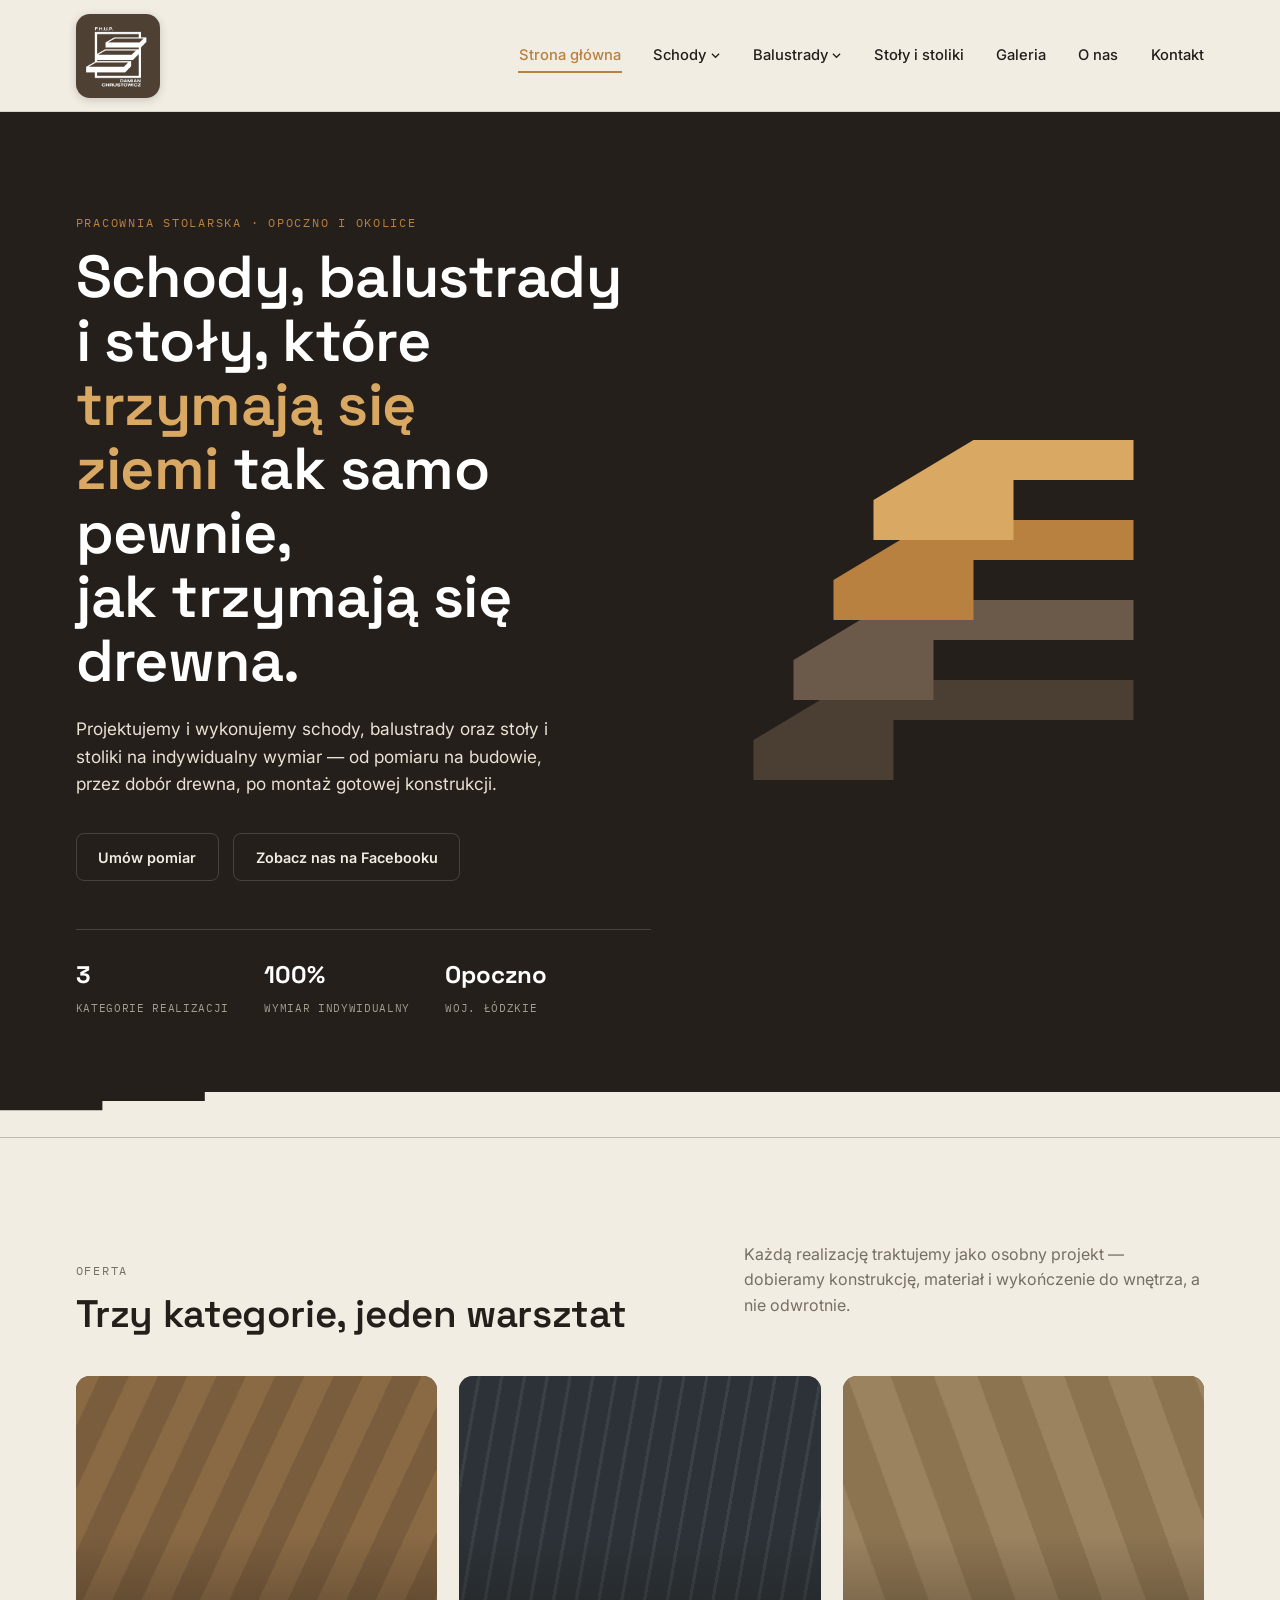
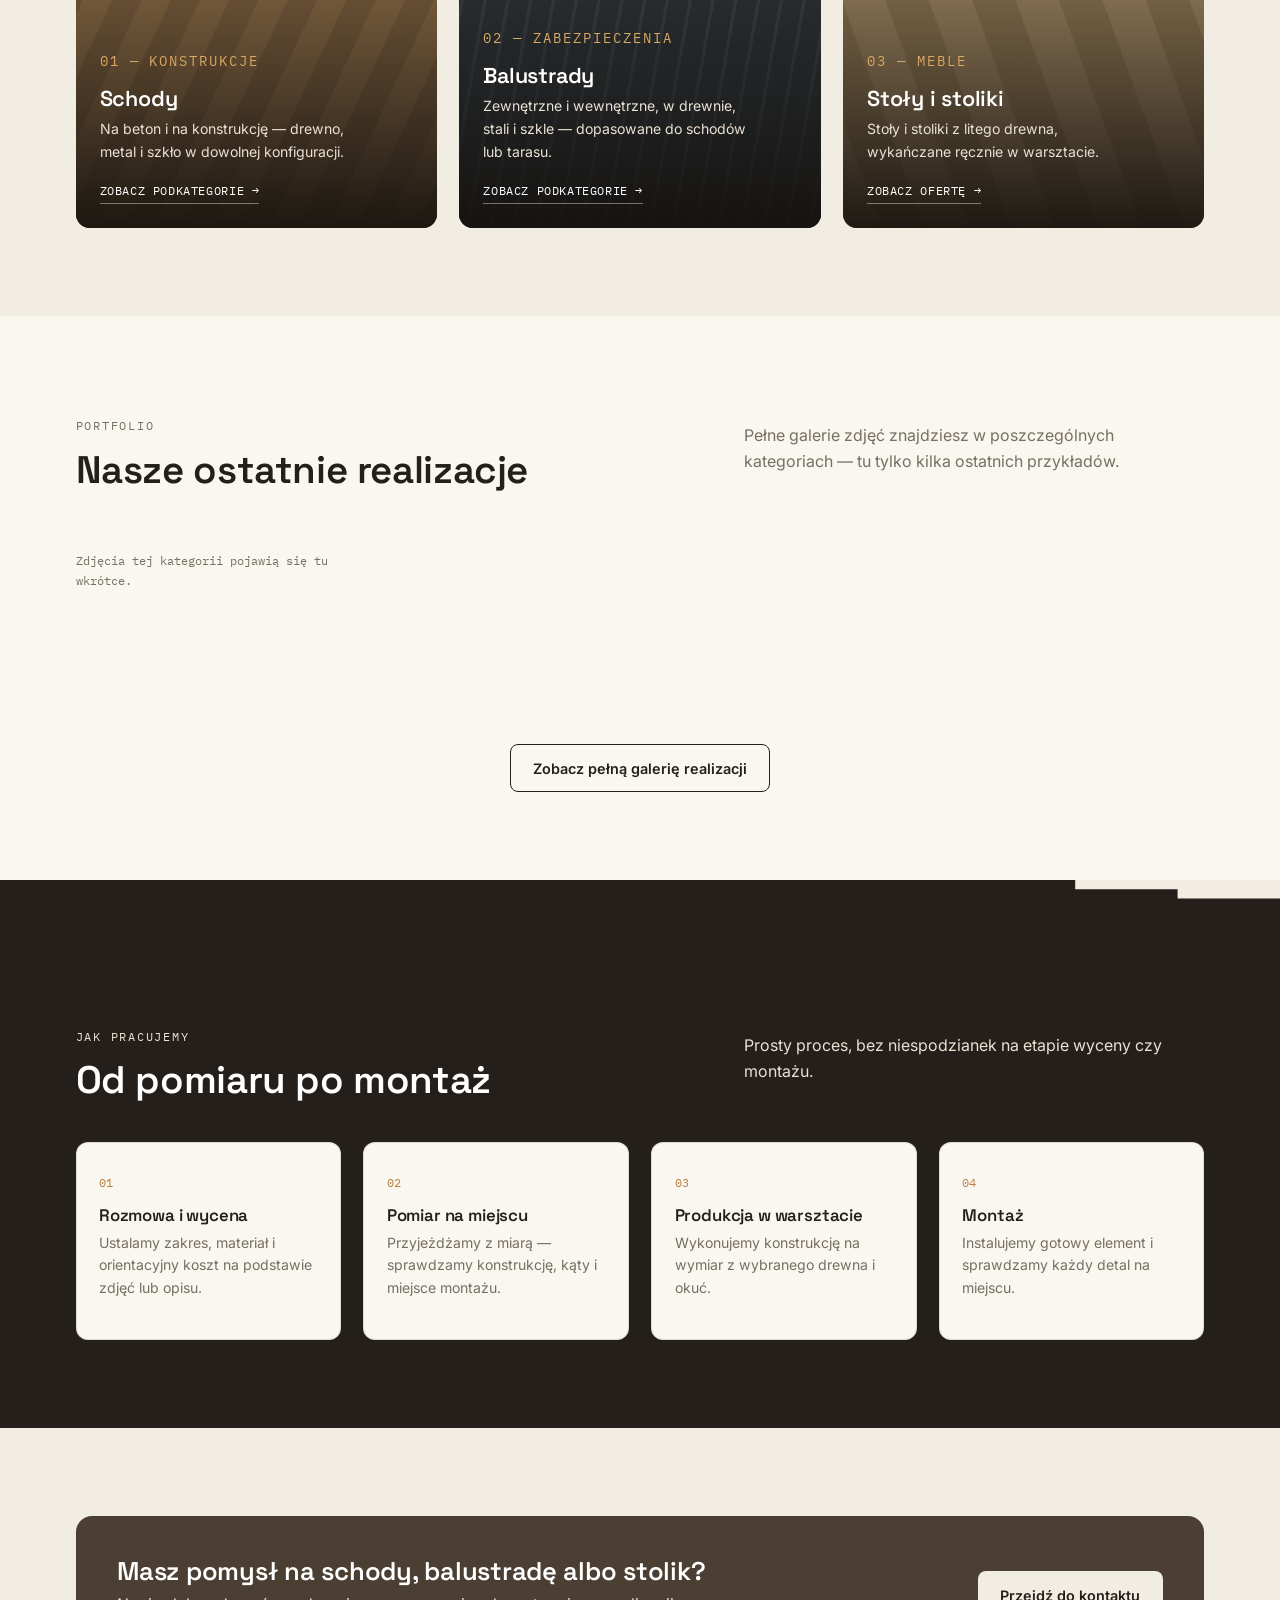
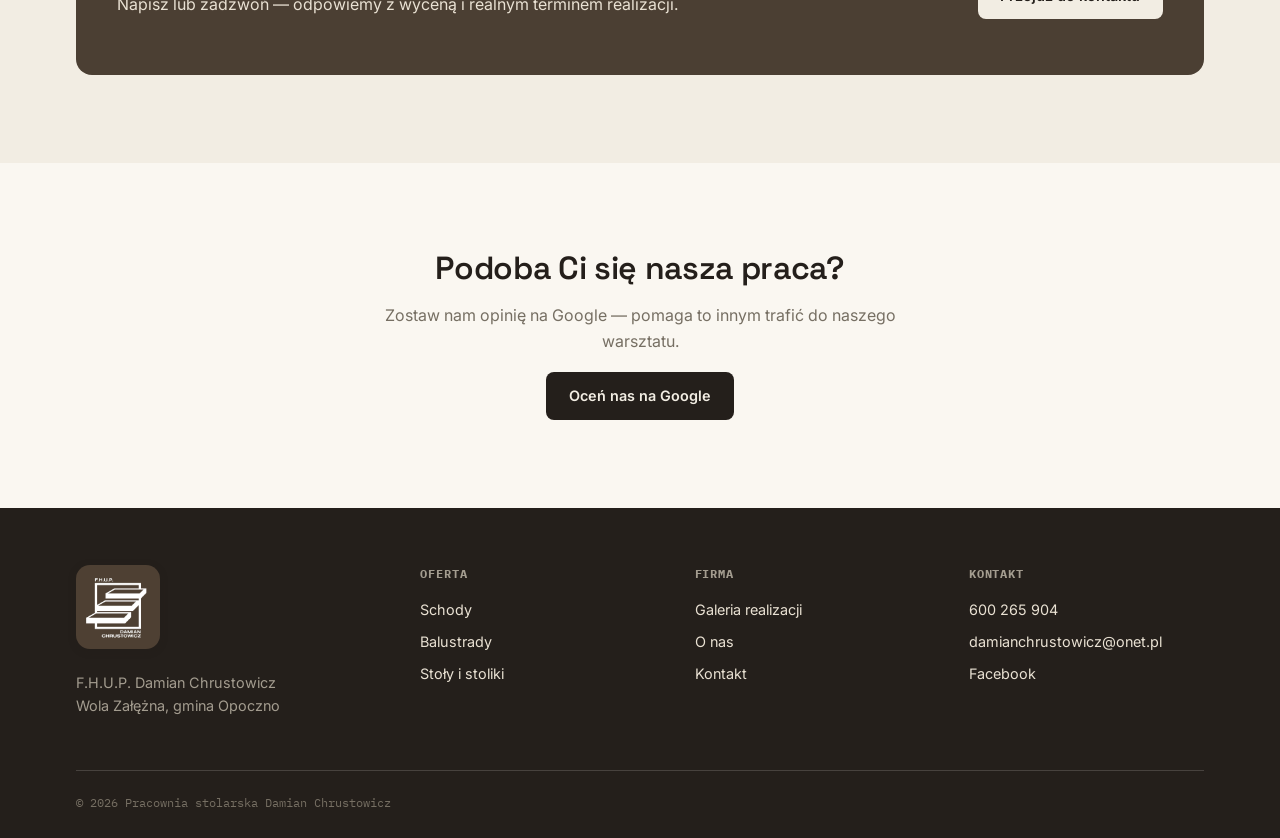
==== index.html @ e5d3ef03 "wersja 1" ====
<!DOCTYPE html>
<html lang="pl">
<head>
<meta charset="UTF-8">
<meta name="viewport" content="width=device-width, initial-scale=1.0">
<title>F.H.U.P. Damian Chrustowicz — Schody, balustrady i stoły na wymiar | Opoczno</title>
<meta name="description" content="Pracownia stolarska Damian Chrustowicz — schody, balustrady oraz stoły i stoliki wykonywane na wymiar w okolicach Opoczna.">
<link rel="icon" href="assets/img/logo.png">
<link rel="stylesheet" href="assets/css/style.css">
</head>
<body>

<header class="topbar">
  <div class="topbar-inner">
    <a href="index.html" class="brand">
      <span class="brand-mark"><img src="assets/img/logo.png" alt="Logo F.H.U.P. Damian Chrustowicz"></span>
    </a>
    <ul class="nav-desktop">
      <li><a href="index.html" class="nav-link">Strona główna</a></li>
      <li>
        <a href="schody.html" class="nav-link has-dropdown">Schody
          <svg class="caret" viewBox="0 0 10 6" fill="none"><path d="M1 1L5 5L9 1" stroke="currentColor" stroke-width="1.4"/></svg>
        </a>
        <div class="dropdown">
          <a href="schody-na-beton.html">Schody na beton<small>Okładziny na konstrukcję betonową</small></a>
          <a href="schody-na-konstrukcje.html">Schody na konstrukcję<small>Pełna konstrukcja od podstaw</small></a>
        </div>
      </li>
      <li>
        <a href="balustrady.html" class="nav-link has-dropdown">Balustrady
          <svg class="caret" viewBox="0 0 10 6" fill="none"><path d="M1 1L5 5L9 1" stroke="currentColor" stroke-width="1.4"/></svg>
        </a>
        <div class="dropdown">
          <a href="balustrady-zewnetrzne.html">Balustrady zewnętrzne<small>Taras, balkon, wejście</small></a>
          <a href="balustrady-wewnetrzne.html">Balustrady wewnętrzne<small>Przy schodach i antresoli</small></a>
        </div>
      </li>
      <li><a href="stoliki.html" class="nav-link">Stoły i stoliki</a></li>
      <li><a href="galeria.html" class="nav-link">Galeria</a></li>
      <li><a href="o-nas.html" class="nav-link">O nas</a></li>
      <li><a href="kontakt.html" class="nav-link">Kontakt</a></li>
    </ul>
    <button class="nav-toggle" aria-label="Otwórz menu" aria-expanded="false"><span></span></button>
  </div>
</header>

<section class="hero">
  <div class="hero-grid">
    <div class="reveal is-visible">
      <p class="eyebrow">Pracownia stolarska · Opoczno i okolice</p>
      <h1>Schody, balustrady<br>i stoły, które <em>trzymają się<br>ziemi</em> tak samo pewnie,<br>jak trzymają się drewna.</h1>
      <p class="lead">Projektujemy i wykonujemy schody, balustrady oraz stoły i stoliki na indywidualny wymiar — od pomiaru na budowie, przez dobór drewna, po montaż gotowej konstrukcji.</p>
      <div class="hero-cta">
        <a href="kontakt.html" class="btn btn-ghost on-dark">Umów pomiar</a>
        <a href="https://www.facebook.com/profile.php?id=61567282287597" class="btn btn-ghost on-dark">Zobacz nas na Facebooku</a>
      </div>
      <div class="hero-meta">
        <div><strong>3</strong><span>Kategorie realizacji</span></div>
        <div><strong>100%</strong><span>Wymiar indywidualny</span></div>
        <div><strong>Opoczno</strong><span>Woj. łódzkie</span></div>
      </div>
    </div>
    <div class="stairs-signature" aria-hidden="true">
      <svg viewBox="0 0 420 420">
        <g class="stair-step">
          <path d="M20 340 L120 280 L400 280 L400 320 L160 320 L160 380 L20 380 Z" fill="#4b3f33"/>
        </g>
        <g class="stair-step">
          <path d="M60 260 L160 200 L400 200 L400 240 L200 240 L200 300 L60 300 Z" fill="#6b594a"/>
        </g>
        <g class="stair-step">
          <path d="M100 180 L200 120 L400 120 L400 160 L240 160 L240 220 L100 220 Z" fill="#b8813f"/>
        </g>
        <g class="stair-step">
          <path d="M140 100 L240 40 L400 40 L400 80 L280 80 L280 140 L140 140 Z" fill="#d9a862"/>
        </g>
      </svg>
    </div>
  </div>
  <div class="stepped-divider to-cream" aria-hidden="true"></div>
</section>

<section class="section">
  <div class="wrap">
    <div class="section-head reveal">
      <div>
        <p class="eyebrow">Oferta</p>
        <h2>Trzy kategorie, jeden warsztat</h2>
      </div>
      <p>Każdą realizację traktujemy jako osobny projekt — dobieramy konstrukcję, materiał i wykończenie do wnętrza, a nie odwrotnie.</p>
    </div>

    <div class="cat-grid reveal-stagger">
      <a href="schody.html" class="cat-card">
        <div class="cat-ph ph-schody"></div>
        <div class="cat-card-body">
          <p class="eyebrow">01 — konstrukcje</p>
          <h3>Schody</h3>
          <p>Na beton i na konstrukcję — drewno, metal i szkło w dowolnej konfiguracji.</p>
          <span class="cat-link">Zobacz podkategorie →</span>
        </div>
      </a>
      <a href="balustrady.html" class="cat-card">
        <div class="cat-ph ph-balustrady"></div>
        <div class="cat-card-body">
          <p class="eyebrow">02 — zabezpieczenia</p>
          <h3>Balustrady</h3>
          <p>Zewnętrzne i wewnętrzne, w drewnie, stali i szkle — dopasowane do schodów lub tarasu.</p>
          <span class="cat-link">Zobacz podkategorie →</span>
        </div>
      </a>
      <a href="stoliki.html" class="cat-card">
        <div class="cat-ph ph-stoliki"></div>
        <div class="cat-card-body">
          <p class="eyebrow">03 — meble</p>
          <h3>Stoły i stoliki</h3>
          <p>Stoły i stoliki z litego drewna, wykańczane ręcznie w warsztacie.</p>
          <span class="cat-link">Zobacz ofertę →</span>
        </div>
      </a>
    </div>
  </div>
</section>

<section class="section paper">
  <div class="wrap">
    <div class="section-head reveal">
      <div>
        <p class="eyebrow">Portfolio</p>
        <h2>Nasze ostatnie realizacje</h2>
      </div>
      <p>Pełne galerie zdjęć znajdziesz w poszczególnych kategoriach — tu tylko kilka ostatnich przykładów.</p>
    </div>
    <div class="gallery" id="gallery-root" data-limit="6"></div>
    <div style="margin-top:1.4rem;text-align:center;">
      <a href="galeria.html" class="btn btn-ghost">Zobacz pełną galerię realizacji</a>
    </div>
  </div>
</section>

<div class="stepped-divider flip to-dark" aria-hidden="true"></div>
<section class="section dark">
  <div class="wrap">
    <div class="section-head reveal">
      <div>
        <p class="eyebrow">Jak pracujemy</p>
        <h2 style="color:#fff">Od pomiaru po montaż</h2>
      </div>
      <p>Prosty proces, bez niespodzianek na etapie wyceny czy montażu.</p>
    </div>
    <div class="process reveal-stagger">
      <div class="process-item">
        <span class="num">01</span>
        <h4>Rozmowa i wycena</h4>
        <p>Ustalamy zakres, materiał i orientacyjny koszt na podstawie zdjęć lub opisu.</p>
      </div>
      <div class="process-item">
        <span class="num">02</span>
        <h4>Pomiar na miejscu</h4>
        <p>Przyjeżdżamy z miarą — sprawdzamy konstrukcję, kąty i miejsce montażu.</p>
      </div>
      <div class="process-item">
        <span class="num">03</span>
        <h4>Produkcja w warsztacie</h4>
        <p>Wykonujemy konstrukcję na wymiar z wybranego drewna i okuć.</p>
      </div>
      <div class="process-item">
        <span class="num">04</span>
        <h4>Montaż</h4>
        <p>Instalujemy gotowy element i sprawdzamy każdy detal na miejscu.</p>
      </div>
    </div>
  </div>
</section>

<section class="section">
  <div class="wrap">
    <div class="cta-strip reveal">
      <div>
        <h3>Masz pomysł na schody, balustradę albo stolik?</h3>
        <p>Napisz lub zadzwoń — odpowiemy z wyceną i realnym terminem realizacji.</p>
      </div>
      <a href="kontakt.html" class="btn btn-primary" style="background:#f2ede3;color:#241f1b;">Przejdź do kontaktu</a>
    </div>
  </div>
</section>

<section class="section paper">
  <div class="wrap">
    <div class="reviews-box reveal">
      <h2>Podoba Ci się nasza praca?</h2>
      <p>Zostaw nam opinię na Google — pomaga to innym trafić do naszego warsztatu.</p>
      <a href="PODMIEN_NA_PRAWDZIWY_LINK_GOOGLE" target="_blank" rel="noopener" class="btn btn-primary">Oceń nas na Google</a>
    </div>
  </div>
</section>

<footer class="site-footer">
  <div class="wrap">
    <div class="footer-grid">
      <div class="footer-brand">
        <span class="brand-mark" style="display:inline-flex;"><img src="assets/img/logo.png" alt="Logo F.H.U.P. Damian Chrustowicz" style="border-radius:8px;"></span>
        <p>F.H.U.P.  Damian Chrustowicz<br> Wola Załężna, gmina Opoczno</p>
      </div>
      <div>
        <h5>Oferta</h5>
        <ul>
          <li><a href="schody.html">Schody</a></li>
          <li><a href="balustrady.html">Balustrady</a></li>
          <li><a href="stoliki.html">Stoły i stoliki</a></li>
        </ul>
      </div>
      <div>
        <h5>Firma</h5>
        <ul>
        <li><a href="galeria.html">Galeria realizacji</a></li>
<li><a href="o-nas.html">O nas</a></li>
          <li><a href="kontakt.html">Kontakt</a></li>
        </ul>
      </div>
      <div>
        <h5>Kontakt</h5>
        <ul>
          <li><a href="tel:+48600265904">600 265 904</a></li>
          <li><a href="mailto:damianchrustowicz@onet.pl">damianchrustowicz@onet.pl</a></li>
          <li><a href="https://www.facebook.com/profile.php?id=61567282287597">Facebook</a></li>
        </ul>
      </div>
    </div>
    <div class="footer-bottom">
      <span>© <span data-year>2026</span> Pracownia stolarska Damian Chrustowicz</span>
    </div>
  </div>
</footer>

<script src="assets/js/script.js"></script>
<script src="assets/js/gallery.js"></script>
</body>
</html>
---- assets/css/style.css ----
/* ==========================================================================
   F.H.U.P. Damian Chrustowicz — system designu
   Paleta: espresso / taupe (marka) / kremowy / dąb / beton
   Typografia: Space Grotesk (display) + Inter (body) + IBM Plex Mono (dane)
   ========================================================================== */

@import url('https://fonts.googleapis.com/css2?family=Space+Grotesk:wght@400;500;600;700&family=Inter:wght@400;500;600&family=IBM+Plex+Mono:wght@400;500&display=swap');

:root{
  --espresso: #241f1b;
  --espresso-soft: #322a24;
  --taupe: #4b3f33;
  --taupe-light: #6b594a;
  --cream: #f2ede3;
  --cream-2: #e9e1d3;
  --paper: #faf7f1;
  --oak: #b8813f;
  --oak-light: #d9a862;
  --concrete: #a39c8f;
  --concrete-dark: #766f63;
  --white: #ffffff;
  --line: rgba(36,31,27,0.12);
  --line-light: rgba(250,247,241,0.16);

  --font-display: 'Space Grotesk', sans-serif;
  --font-body: 'Inter', sans-serif;
  --font-mono: 'IBM Plex Mono', monospace;

  --step: 1.6rem; /* jednostka bazowa nawiązująca do wysokości stopnia schodów */
  --container: 1180px;
  --topbar-h: 82px; /* nadpisywane dynamicznie z JS na podstawie realnej wysokości paska */

  --ease: cubic-bezier(.22,.61,.36,1);
}

*{ box-sizing: border-box; }
html{ scroll-behavior: smooth; overflow-x: hidden; width: 100%; }

body{
  margin:0;
  width: 100%;
  overflow-x: hidden; /* zabezpieczenie przed poziomym przewijaniem na mobile */
  font-family: var(--font-body);
  background: var(--cream);
  color: var(--espresso);
  -webkit-font-smoothing: antialiased;
  line-height: 1.6;
}
body.nav-open{ overflow: hidden; } /* blokada scrolla tła przy otwartym menu mobilnym */

img{ max-width:100%; display:block; }
a{ color:inherit; text-decoration:none; overflow-wrap: break-word; }
ul{ margin:0; padding:0; list-style:none; }
button{ font-family:inherit; cursor:pointer; }
h1,h2,h3,h4,p{ overflow-wrap: break-word; }

h1,h2,h3,h4{
  font-family: var(--font-display);
  font-weight: 600;
  line-height: 1.08;
  margin: 0;
  letter-spacing: -0.01em;
}

.eyebrow{
  font-family: var(--font-mono);
  font-size: 0.78rem;
  letter-spacing: 0.14em;
  text-transform: uppercase;
  color: var(--oak);
}

.wrap{
  max-width: var(--container);
  margin: 0 auto;
  padding: 0 1.6rem;
}

@media (prefers-reduced-motion: reduce){
  *{ animation-duration: 0.001ms !important; animation-iteration-count: 1 !important; transition-duration: 0.001ms !important; scroll-behavior: auto !important; }
}

/* Focus visibility */
a:focus-visible, button:focus-visible, input:focus-visible{
  outline: 2px solid var(--oak);
  outline-offset: 3px;
}

/* ==========================================================================
   Reveal on scroll
   ========================================================================== */
.reveal{
  opacity: 0;
  transform: translateY(28px);
  transition: opacity .8s var(--ease), transform .8s var(--ease);
}
.reveal.is-visible{
  opacity: 1;
  transform: translateY(0);
}
.reveal-stagger > *{ transition-delay: calc(var(--i, 0) * 90ms); }

/* ==========================================================================
   Top bar
   ========================================================================== */
.topbar{
  position: sticky;
  top: 0;
  z-index: 100;
  background: rgba(242,237,227,0.88);
  backdrop-filter: blur(10px);
  border-bottom: 1px solid var(--line);
  transition: background .3s var(--ease);
}
.topbar-inner{
  display:flex;
  align-items:center;
  justify-content: space-between;
  gap: 1rem;
  padding: 0.85rem 1.6rem;
  max-width: var(--container);
  margin: 0 auto;
}
.brand{
  display:flex;
  align-items:center;
  gap: 0.7rem;
  min-width: 0; /* pozwala tekstowi się zawijać zamiast rozpychać nagłówek */
}
.brand-mark{
  width: 84px;
  height: 84px;
  border-radius: 14px;
  overflow: hidden;
  flex: none;
  box-shadow: 0 2px 8px rgba(36,31,27,0.2);
}
.brand-mark img{ width:100%; height:100%; object-fit: cover; }
.brand-text{
  font-family: var(--font-display);
  line-height: 1.2;
}
.brand-text strong{
  display:block;
  font-size: 1.12rem;
  font-weight: 700;
  letter-spacing: 0.01em;
}
.brand-text span{
  display:block;
  font-family: var(--font-mono);
  font-size: 0.7rem;
  letter-spacing: 0.06em;
  color: var(--concrete-dark);
  text-transform: uppercase;
}

.nav-desktop{
  display:flex;
  align-items:center;
  gap: clamp(1rem, 2.4vw, 2.1rem);
  flex-wrap: nowrap;
}
.nav-desktop > li{ position: relative; }
.nav-link{
  font-size: 0.92rem;
  font-weight: 500;
  padding: 0.4rem 0.05rem;
  position: relative;
}
.nav-link::after{
  content:'';
  position:absolute;
  left:0; right:100%;
  bottom: -2px;
  height: 2px;
  background: var(--oak);
  transition: right .28s var(--ease);
}
.nav-link:hover::after, .nav-link.active::after{ right:0; }
.nav-link.active{ color: var(--oak); }

.has-dropdown{ display:flex; align-items:center; gap:0.3rem; }
.caret{ width:9px; height:9px; transition: transform .25s var(--ease); }
li:hover .caret{ transform: rotate(180deg); }

.dropdown{
  position:absolute;
  top: 100%;
  left: -1rem;
  margin-top: 0.6rem;
  background: var(--paper);
  border: 1px solid var(--line);
  border-radius: 10px;
  padding: 0.5rem;
  min-width: 230px;
  box-shadow: 0 18px 36px -12px rgba(36,31,27,0.22);
  opacity:0;
  visibility: hidden;
  transform: translateY(6px);
  transition: opacity .22s var(--ease), transform .22s var(--ease), visibility .22s;
}
li:hover .dropdown, li:focus-within .dropdown{
  opacity:1; visibility: visible; transform: translateY(0);
}
.dropdown a{
  display:block;
  padding: 0.6rem 0.75rem;
  border-radius: 7px;
  font-size: 0.88rem;
}
.dropdown a:hover{ background: var(--cream-2); color: var(--oak); }
.dropdown small{
  display:block;
  font-family: var(--font-mono);
  font-size: 0.68rem;
  color: var(--concrete-dark);
  margin-top: 0.1rem;
}

.btn{
  display:inline-flex;
  align-items:center;
  gap:0.5rem;
  font-weight: 600;
  font-size: 0.9rem;
  padding: 0.72rem 1.35rem;
  border-radius: 8px;
  border: 1px solid transparent;
  transition: transform .25s var(--ease), background .25s var(--ease), border-color .25s var(--ease), color .25s var(--ease);
}
.btn-primary{
  background: var(--espresso);
  color: var(--cream);
}
.btn-primary:hover{ background: var(--oak); transform: translateY(-2px); }
.btn-ghost{
  border-color: var(--espresso);
  color: var(--espresso);
}
.btn-ghost:hover{ background: var(--espresso); color: var(--cream); transform: translateY(-2px); }
.btn-ghost.on-dark{ border-color: var(--line-light); color: var(--cream); }
.btn-ghost.on-dark:hover{ background: var(--cream); color: var(--espresso); }

.nav-toggle{
  display:none;
  width: 42px; height: 42px;
  border-radius: 8px;
  border: 1px solid var(--line);
  background: transparent;
  align-items:center;
  justify-content:center;
}
.nav-toggle span, .nav-toggle::before, .nav-toggle::after{
  content:'';
  display:block;
  width: 18px; height: 2px;
  background: var(--espresso);
  position:relative;
  transition: transform .25s var(--ease), opacity .25s var(--ease);
}
.nav-toggle::before{ position:absolute; transform: translateY(-6px); }
.nav-toggle::after{ position:absolute; transform: translateY(6px); }
.nav-toggle.is-open span{ opacity:0; }
.nav-toggle.is-open::before{ transform: rotate(45deg); }
.nav-toggle.is-open::after{ transform: rotate(-45deg); }

/* ==========================================================================
   Hero
   ========================================================================== */
.hero{
  position: relative;
  background: var(--espresso);
  color: var(--cream);
  overflow: hidden;
  padding: 5.5rem 0 0;
}
.hero-grid{
  display:grid;
  grid-template-columns: 1.05fr 0.95fr;
  gap: 2rem;
  align-items:center;
  max-width: var(--container);
  margin: 0 auto;
  padding: 0 1.6rem 4.5rem;
}
.hero h1{
  font-size: clamp(2.4rem, 5vw, 3.7rem);
  color: var(--white);
}
.hero h1 em{
  font-style: normal;
  color: var(--oak-light);
}
.hero p.lead{
  margin-top: 1.4rem;
  max-width: 46ch;
  color: var(--cream-2);
  font-size: 1.08rem;
}
.hero-cta{
  display:flex;
  gap: 0.9rem;
  margin-top: 2.2rem;
  flex-wrap: wrap;
}
.hero-meta{
  display:flex;
  gap: 2.2rem;
  margin-top: 3rem;
  padding-top: 1.6rem;
  border-top: 1px solid var(--line-light);
  flex-wrap: wrap;
}
.hero-meta div strong{
  display:block;
  font-family: var(--font-display);
  font-size: 1.5rem;
  color: var(--white);
}
.hero-meta div span{
  font-family: var(--font-mono);
  font-size: 0.7rem;
  letter-spacing: 0.06em;
  color: var(--concrete);
  text-transform: uppercase;
}

/* Signature staircase graphic — schody budujące się krok po kroku */
.stairs-signature{
  position: relative;
  height: 420px;
  display:flex;
  align-items:flex-end;
  justify-content:center;
}
.stairs-signature svg{ width:100%; height:100%; overflow: visible; }
.stair-step{
  opacity:0;
  transform: translateX(-24px);
  transition: opacity .7s var(--ease), transform .7s var(--ease);
}
.stairs-signature.is-visible .stair-step{ opacity:1; transform: translateX(0); }
.stairs-signature.is-visible .stair-step:nth-child(1){ transition-delay: .05s; }
.stairs-signature.is-visible .stair-step:nth-child(2){ transition-delay: .2s; }
.stairs-signature.is-visible .stair-step:nth-child(3){ transition-delay: .35s; }
.stairs-signature.is-visible .stair-step:nth-child(4){ transition-delay: .5s; }
.stairs-signature.is-visible .stair-step:nth-child(5){ transition-delay: .65s; }

/* Stepped divider — profil schodka jako granica sekcji */
.stepped-divider{
  --h: 46px;
  height: var(--h);
  background: var(--cream);
  clip-path: polygon(
    0 100%, 0 40%, 8% 40%, 8% 20%, 16% 20%, 16% 0,
    100% 0, 100% 100%
  );
}
.stepped-divider.flip{
  transform: scaleX(-1);
}
.stepped-divider.flipY{
  transform: scaleY(-1);
}
.stepped-divider.to-dark{ background: var(--espresso); }
.stepped-divider.to-taupe{ background: var(--taupe); }
.stepped-divider.to-cream{ background: var(--cream); }
.stepped-divider.to-paper{ background: var(--paper); }

/* ==========================================================================
   Section basics
   ========================================================================== */
.section{ padding: 5.5rem 0; }
.section-tight{ padding: 3.6rem 0; }
.section.dark{ background: var(--espresso); color: var(--cream); }
.section.taupe{ background: var(--taupe); color: var(--cream); }
.section.paper{ background: var(--paper); }

.section-head{
  display:flex;
  justify-content: space-between;
  align-items: flex-end;
  gap: 2rem;
  margin-bottom: 2.6rem;
  flex-wrap: wrap;
}
.section-head h2{ font-size: clamp(1.7rem, 3vw, 2.4rem); margin-top: 0.5rem; }
.section-head p{ max-width: 46ch; color: var(--concrete-dark); }
.section.dark .section-head p, .section.taupe .section-head p{ color: var(--cream-2); }

/* ==========================================================================
   Kategorie (karty)
   ========================================================================== */
.cat-grid{
  display:grid;
  grid-template-columns: repeat(3, 1fr);
  gap: 1.4rem;
}
.cat-grid.cols-2{ grid-template-columns: repeat(2, 1fr); max-width: 780px; }

.btn svg{ width: 17px; height: 17px; flex: none; }
.cat-card{
  position: relative;
  border-radius: 14px;
  overflow:hidden;
  aspect-ratio: 4/5;
  display:flex;
  flex-direction:column;
  justify-content:flex-end;
  background: linear-gradient(155deg, var(--taupe-light), var(--espresso));
  isolation: isolate;
  min-width: 0;
}
.cat-card::before{
  content:'';
  position:absolute; inset:0;
  background: linear-gradient(180deg, rgba(36,31,27,0) 35%, rgba(20,17,14,0.92) 100%);
  z-index:1;
}
.cat-card .cat-ph{
  position:absolute; inset:0;
  background-size: cover;
  background-position: center;
  transform: scale(1.02);
  transition: transform .6s var(--ease);
}
.cat-card:hover .cat-ph{ transform: scale(1.1); }
.cat-card-body{
  position: relative;
  z-index: 2;
  padding: 1.5rem;
  color: var(--white);
}
.cat-card-body .eyebrow{ color: var(--oak-light); }
.cat-card-body h3{ font-size: 1.35rem; margin-top: 0.35rem; }
.cat-card-body p{
  font-size: 0.88rem;
  color: var(--cream-2);
  margin: 0.5rem 0 0.9rem;
  max-width: 30ch;
}
.cat-link{
  display:inline-flex;
  align-items:center;
  gap: 0.4rem;
  font-family: var(--font-mono);
  font-size: 0.76rem;
  letter-spacing: 0.05em;
  text-transform: uppercase;
  color: var(--white);
  border-bottom: 1px solid rgba(255,255,255,0.4);
  padding-bottom: 2px;
  transition: gap .25s var(--ease), border-color .25s var(--ease);
}
.cat-card:hover .cat-link{ gap: 0.7rem; border-color: var(--oak-light); }

/* placeholder tekstury dla zdjęć (do podmiany przez klienta) */
.ph-schody{ background: repeating-linear-gradient(115deg, #8a6a45, #8a6a45 26px, #7a5d3d 26px, #7a5d3d 52px); }
.ph-balustrady{ background: repeating-linear-gradient(100deg, #3a4147, #3a4147 3px, #2c3237 3px, #2c3237 22px); }
.ph-stoliki{ background: repeating-linear-gradient(70deg, #9c8360, #9c8360 40px, #8c7451 40px, #8c7451 80px); }
.ph-photo{
  background: linear-gradient(135deg, #cbb693, #8a6a45);
}

/* ==========================================================================
   Podkategorie (chip listy)
   ========================================================================== */
.subcat-row{
  display:flex;
  gap: 0.8rem;
  flex-wrap: wrap;
  margin-top: 1.6rem;
}
.subcat-chip{
  font-family: var(--font-mono);
  font-size: 0.8rem;
  padding: 0.55rem 1rem;
  border: 1px solid var(--line);
  border-radius: 999px;
  transition: background .25s var(--ease), color .25s var(--ease), border-color .25s var(--ease);
}
.subcat-chip:hover, .subcat-chip.active{
  background: var(--espresso);
  color: var(--cream);
  border-color: var(--espresso);
}

/* ==========================================================================
   Galeria realizacji
   ========================================================================== */
.gallery{
  display:grid;
  grid-template-columns: repeat(4, 1fr);
  grid-auto-rows: 190px;
  gap: 1rem;
}
.gallery-item{
  position:relative;
  border-radius: 10px;
  overflow:hidden;
  background-size: cover;
  background-position: center;
}
.gallery-item.tall{ grid-row: span 2; }
.gallery-item.wide{ grid-column: span 2; }
.gallery-item .tag{
  position:absolute;
  left: 0.7rem; bottom: 0.7rem;
  font-family: var(--font-mono);
  font-size: 0.68rem;
  letter-spacing: 0.05em;
  text-transform: uppercase;
  color: var(--white);
  background: rgba(36,31,27,0.55);
  padding: 0.35rem 0.6rem;
  border-radius: 6px;
  backdrop-filter: blur(3px);
}
.gallery-note{
  margin-top: 1.2rem;
  font-family: var(--font-mono);
  font-size: 0.78rem;
  color: var(--concrete-dark);
}

/* ==========================================================================
   Proces
   ========================================================================== */
.process{
  display:grid;
  grid-template-columns: repeat(4, 1fr);
  gap: 1.4rem;
}
.process-item{
  padding: 1.6rem 1.4rem;
  border-radius: 12px;
  background: var(--paper);
  border: 1px solid var(--line);
  position: relative;
  min-width: 0;
}
.process-item .num{
  font-family: var(--font-mono);
  font-size: 0.78rem;
  color: var(--oak);
}
.process-item h4{ margin-top: 0.7rem; font-size: 1.05rem; color: var(--espresso); }
.process-item p{ margin-top: 0.5rem; font-size: 0.88rem; color: var(--concrete-dark); }

/* ==========================================================================
   Materiały pasek
   ========================================================================== */
.materials{
  display:flex;
  gap: 0;
  border-top: 1px solid var(--line-light);
  border-bottom: 1px solid var(--line-light);
  flex-wrap: wrap;
}
.materials div{
  flex: 1 1 200px;
  padding: 1.3rem 1.6rem;
  border-right: 1px solid var(--line-light);
}
.materials div:last-child{ border-right:none; }
.materials strong{ display:block; font-family: var(--font-display); font-size: 1.1rem; }
.materials span{ font-family: var(--font-mono); font-size: 0.72rem; color: var(--concrete); text-transform: uppercase; letter-spacing: .05em; }

/* ==========================================================================
   Opinie / cytat
   ========================================================================== */
.quote{
  max-width: 62ch;
  font-family: var(--font-display);
  font-size: clamp(1.3rem, 2.6vw, 1.9rem);
  line-height: 1.35;
}
.quote-by{
  margin-top: 1.2rem;
  font-family: var(--font-mono);
  font-size: 0.8rem;
  color: var(--concrete);
}

/* ==========================================================================
   CTA pasek
   ========================================================================== */
.cta-strip{
  display:flex;
  align-items:center;
  justify-content: space-between;
  gap: 1.6rem;
  flex-wrap: wrap;
  padding: 2.6rem;
  border-radius: 16px;
  background: var(--taupe);
  color: var(--white);
}
.cta-strip h3{ font-size: 1.6rem; }
.cta-strip p{ color: var(--cream-2); margin-top: 0.4rem; }

/* ==========================================================================
   Footer
   ========================================================================== */
.site-footer{
  background: var(--espresso);
  color: var(--cream-2);
  padding: 3.6rem 0 1.6rem;
}
.footer-grid{
  display:grid;
  grid-template-columns: 1.3fr 1fr 1fr 1fr;
  gap: 2.4rem;
  padding-bottom: 2.4rem;
  border-bottom: 1px solid var(--line-light);
}
.footer-grid > *{ min-width: 0; }
.footer-grid a{ overflow-wrap: anywhere; }
.footer-grid h5{
  font-family: var(--font-mono);
  font-size: 0.72rem;
  letter-spacing: 0.08em;
  text-transform: uppercase;
  color: var(--concrete);
  margin: 0 0 0.9rem;
}
.footer-grid li{ margin-bottom: 0.55rem; font-size: 0.9rem; }
.footer-grid a:hover{ color: var(--oak-light); }
.footer-brand p{ color: var(--concrete); font-size: 0.9rem; max-width: 32ch; margin-top: 0.9rem; }
.footer-bottom{
  display:flex;
  justify-content: space-between;
  padding-top: 1.4rem;
  font-family: var(--font-mono);
  font-size: 0.72rem;
  color: var(--concrete-dark);
  flex-wrap: wrap;
  gap: 0.6rem;
}

/* ==========================================================================
   Strony wewnętrzne — nagłówek podstrony
   ========================================================================== */
.page-hero{
  background: var(--espresso);
  color: var(--cream);
  padding: 3.4rem 0 3.6rem;
}
.breadcrumbs{
  font-family: var(--font-mono);
  font-size: 0.76rem;
  color: var(--concrete);
  display:flex;
  gap: 0.5rem;
  align-items:center;
  margin-bottom: 1.2rem;
}
.breadcrumbs a:hover{ color: var(--oak-light); }
.page-hero h1{ font-size: clamp(2rem, 4vw, 2.9rem); color: var(--white); }
.page-hero p{ margin-top: 0.9rem; max-width: 56ch; color: var(--cream-2); }

/* Dwie kolumny: treść + panel */
.two-col{
  display:grid;
  grid-template-columns: 1.4fr 1fr;
  gap: 3rem;
}
.two-col > *{ min-width: 0; }
.info-panel{
  background: var(--paper);
  border: 1px solid var(--line);
  border-radius: 14px;
  padding: 1.8rem;
  align-self: start;
  position: sticky;
  top: 6.5rem;
}
.info-panel h4{ font-size: 1rem; }
.info-panel ul{ margin-top: 1rem; }
.info-panel li{
  display:flex;
  justify-content: space-between;
  padding: 0.6rem 0;
  border-bottom: 1px dashed var(--line);
  font-size: 0.88rem;
}
.info-panel li:last-child{ border-bottom:none; }
.info-panel li span:first-child{ color: var(--concrete-dark); }
.info-panel li span:last-child{ font-family: var(--font-mono); }

.prose h3{ font-size: 1.3rem; margin-top: 2rem; }
.prose p{ color: var(--espresso); opacity: 0.85; margin-top: 0.8rem; }
.prose ul{ margin-top: 1rem; }
.prose li{
  padding-left: 1.3rem;
  position: relative;
  margin-bottom: 0.6rem;
  color: var(--espresso);
  opacity: 0.85;
}
.prose li::before{
  content:'';
  position:absolute; left:0; top: 0.55em;
  width: 7px; height:7px;
  background: var(--oak);
  border-radius: 1px;
  transform: rotate(45deg);
}

/* ==========================================================================
   Kontakt
   ========================================================================== */
.contact-grid{
  display:grid;
  grid-template-columns: 1fr 1fr;
  gap: 2.4rem;
  align-items: stretch;
}
.contact-card{
  background: var(--paper);
  border: 1px solid var(--line);
  border-radius: 16px;
  padding: 2.2rem;
  min-width: 0; /* pozwala kurczyć się poniżej szerokości tekstu (np. e-maila) zamiast wyjeżdżać poza siatkę */
}
.contact-row{
  display:flex;
  gap: 1rem;
  padding: 1.1rem 0;
  border-bottom: 1px solid var(--line);
  min-width: 0;
}
.contact-row:first-of-type{ padding-top: 0; }
.contact-row:last-of-type{ border-bottom:none; }
.contact-row .ic{
  width: 38px; height: 38px;
  border-radius: 8px;
  background: var(--cream-2);
  display:flex; align-items:center; justify-content:center;
  flex: none;
}
.contact-row .ic svg{ width:18px; height:18px; }
.contact-row > div{ min-width: 0; flex: 1 1 auto; }
.contact-row strong{ display:block; font-size: 0.7rem; text-transform:uppercase; letter-spacing:.06em; font-family: var(--font-mono); color: var(--concrete-dark); }
.contact-row a, .contact-row span.val{ font-size: 1.02rem; font-weight: 500; overflow-wrap: anywhere; }
.contact-row a:hover{ color: var(--oak); }

.map-frame{
  border-radius: 16px;
  overflow: hidden;
  border: 1px solid var(--line);
  min-height: 340px;
}
.map-frame iframe{ width:100%; height:100%; min-height: 340px; border:0; display:block; }

/* ==========================================================================
   O nas
   ========================================================================== */
.about-hero{
  display:grid;
  grid-template-columns: 1fr 1fr;
  gap: 3rem;
  align-items:center;
}
.about-hero > *{ min-width: 0; }
.stat-row{
  display:flex;
  gap: 2.2rem;
  margin-top: 2.2rem;
  flex-wrap: wrap;
}
.stat-row div strong{ display:block; font-family: var(--font-display); font-size: 2rem; }
.stat-row div span{ font-family: var(--font-mono); font-size: 0.72rem; text-transform:uppercase; color: var(--concrete-dark); letter-spacing:.05em; }

.values{
  display:grid;
  grid-template-columns: repeat(3,1fr);
  gap: 1.4rem;
}
.value-card{ padding: 1.7rem; border-radius: 12px; background: var(--paper); border: 1px solid var(--line); min-width: 0; }
.value-card .eyebrow{ }
.value-card h4{ margin-top: 0.6rem; font-size: 1.1rem; }
.value-card p{ margin-top: 0.5rem; font-size: 0.9rem; color: var(--concrete-dark); }

/* ==========================================================================
   Responsywność
   ========================================================================== */
@media (max-width: 1080px){
  .nav-desktop{
    position: fixed;
    top: var(--topbar-h);
    left: 0;
    right: 0;
    bottom: 0;
    width: 100%;
    max-width: 100vw;
    height: calc(100vh - var(--topbar-h));
    height: calc(100dvh - var(--topbar-h));
    background: var(--cream);
    flex-direction: column;
    align-items: stretch;
    padding: 1.6rem;
    gap: 0.3rem;
    margin: 0;
    transform: translateX(100%);
    visibility: hidden;
    transition: transform .35s var(--ease), visibility .35s var(--ease);
    overflow-y: auto;
    box-shadow: -12px 0 32px -18px rgba(36,31,27,0.35);
  }
  .nav-desktop.is-open{ transform: translateX(0); visibility: visible; }
  .nav-desktop > li{ width:100%; }
  .nav-link{ display:flex; align-items:center; justify-content:space-between; padding: 0.9rem 0; width:100%; border-bottom: 1px solid var(--line); }
  .dropdown{ position: static; opacity:1; visibility:visible; transform:none; box-shadow:none; margin: 0 0 0.4rem; display:none; border:none; padding-left: 0.6rem; min-width: 0; width:100%; }
  li.dd-open .dropdown{ display:block; }
  .nav-toggle{ display:flex; flex: none; }
  .cta-inline{ display:none; }
}

@media (max-width: 980px){
  .hero-grid{ grid-template-columns: 1fr; }
  .stairs-signature{ height: 260px; order: -1; }
  .cat-grid{ grid-template-columns: 1fr 1fr; }
  .process{ grid-template-columns: 1fr 1fr; }
  .footer-grid{ grid-template-columns: 1fr 1fr; }
  .two-col{ grid-template-columns: 1fr; }
  .info-panel{ position: static; }
  .contact-grid{ grid-template-columns: 1fr; }
  .about-hero{ grid-template-columns: 1fr; }
  .values{ grid-template-columns: 1fr 1fr; }
  .gallery{ grid-template-columns: repeat(2,1fr); }
  .gallery-item.wide{ grid-column: span 2; }
}

@media (max-width: 720px){
  .cat-grid{ grid-template-columns: 1fr; }
  .cat-grid.cols-2{ grid-template-columns: 1fr; }
  .process{ grid-template-columns: 1fr; }
  .footer-grid{ grid-template-columns: 1fr 1fr; gap: 1.8rem; }
  .values{ grid-template-columns: 1fr; }
  .materials{ flex-direction: column; }
  .materials div{ border-right:none; border-bottom: 1px solid var(--line-light); }
  .gallery{ grid-template-columns: 1fr 1fr; grid-auto-rows: 150px; }
  .cta-strip{ flex-direction: column; align-items:flex-start; }
}

@media (max-width: 480px){
  .wrap{ padding: 0 1.1rem; }
  .topbar-inner{ padding: 0.7rem 1.1rem; }
  .brand-mark{ width: 60px; height: 60px; border-radius: 11px; }
  .section{ padding: 3.6rem 0; }
  .hero{ padding-top: 4.4rem; }
  .hero-meta{ gap: 1.4rem; }
  .footer-grid{ grid-template-columns: 1fr; gap: 1.6rem; }
  .footer-bottom{ flex-direction: column; align-items:flex-start; }
  .gallery{ grid-template-columns: 1fr; grid-auto-rows: 190px; }
  .gallery-item.wide, .gallery-item.tall{ grid-column: span 1; grid-row: span 1; }
  .cta-strip{ padding: 1.8rem; }
  .contact-card, .value-card, .info-panel{ padding: 1.4rem; }
}

/* ==========================================================================
   Sekcja "Oceń nas na Google" (plakietka oceny + przycisk)
   ========================================================================== */
.reviews-box{
  max-width: 560px;
  margin: 0 auto;
  text-align: center;
  display: flex;
  flex-direction: column;
  align-items: center;
  gap: 1.1rem;
}
.reviews-box h2{
  font-size: clamp(1.5rem, 2.6vw, 2rem);
  margin: 0;
}
.reviews-box p{
  color: var(--concrete-dark);
  margin: 0;
}
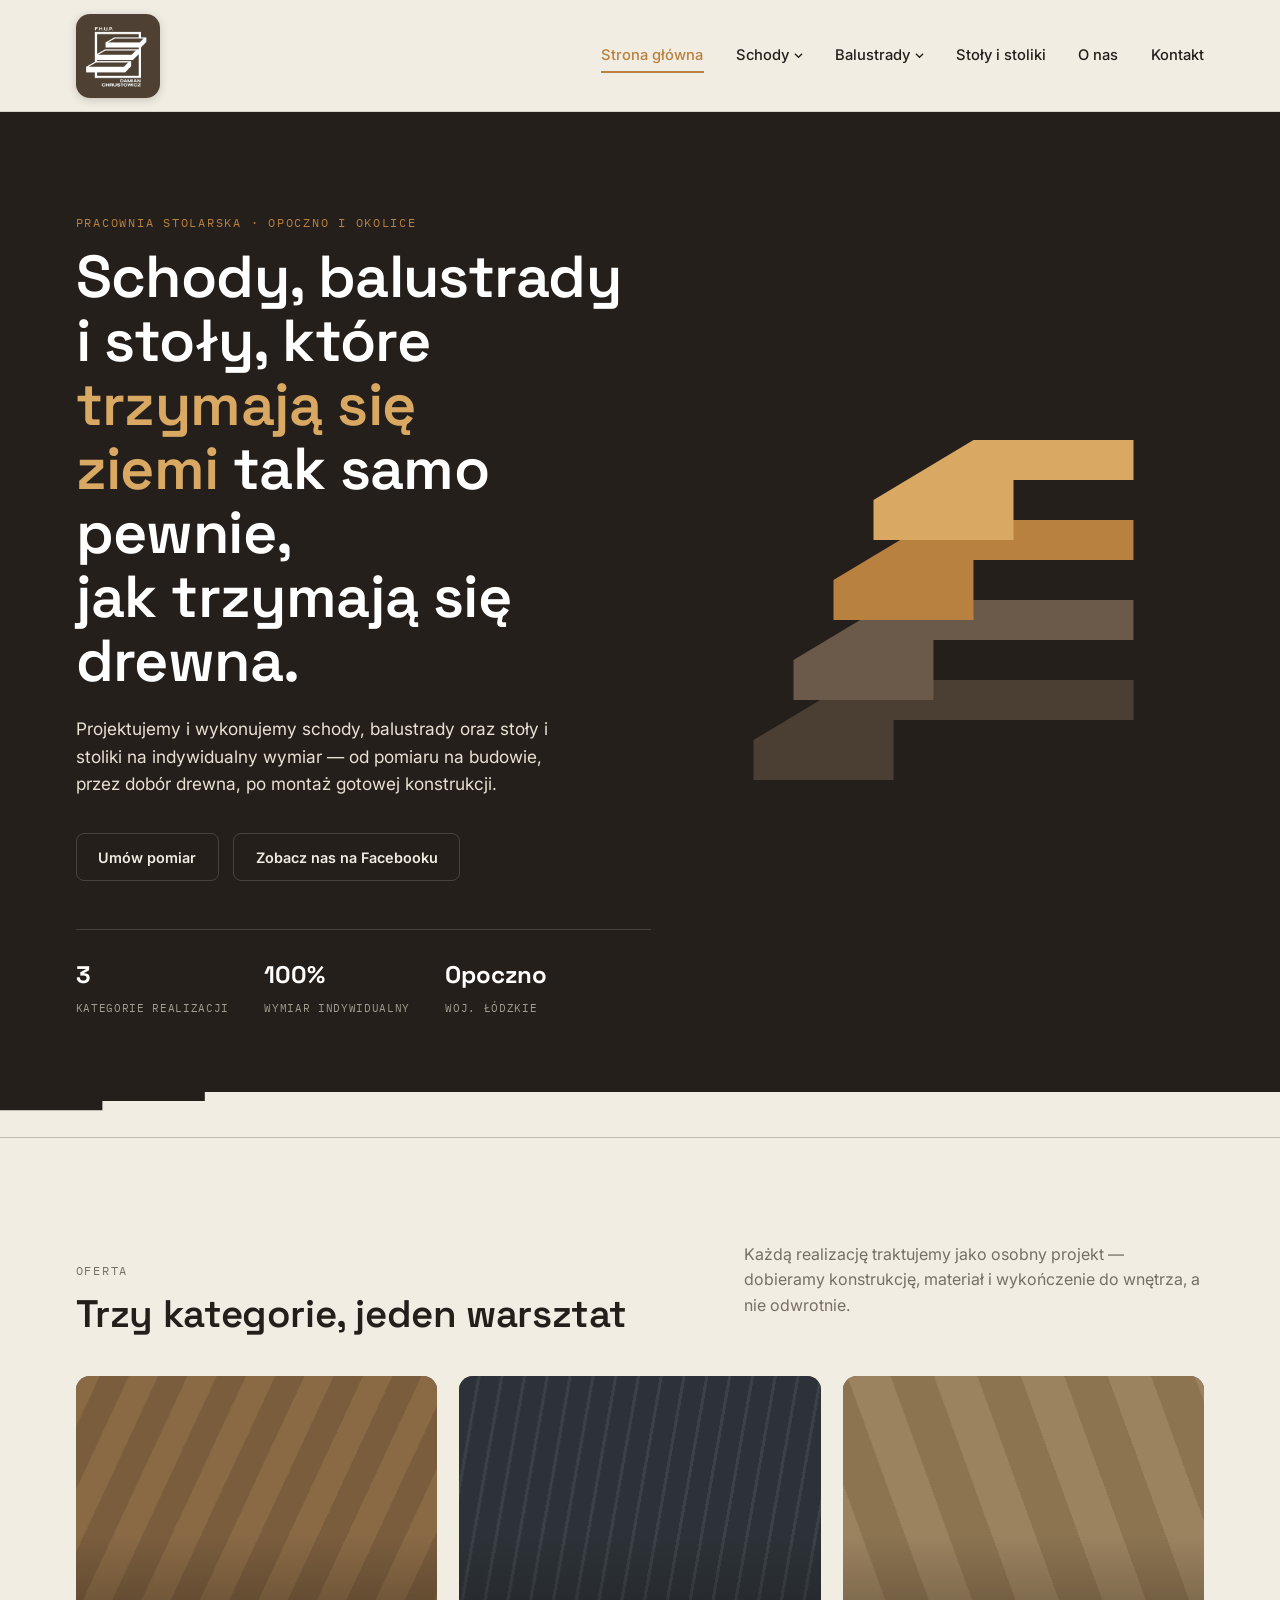
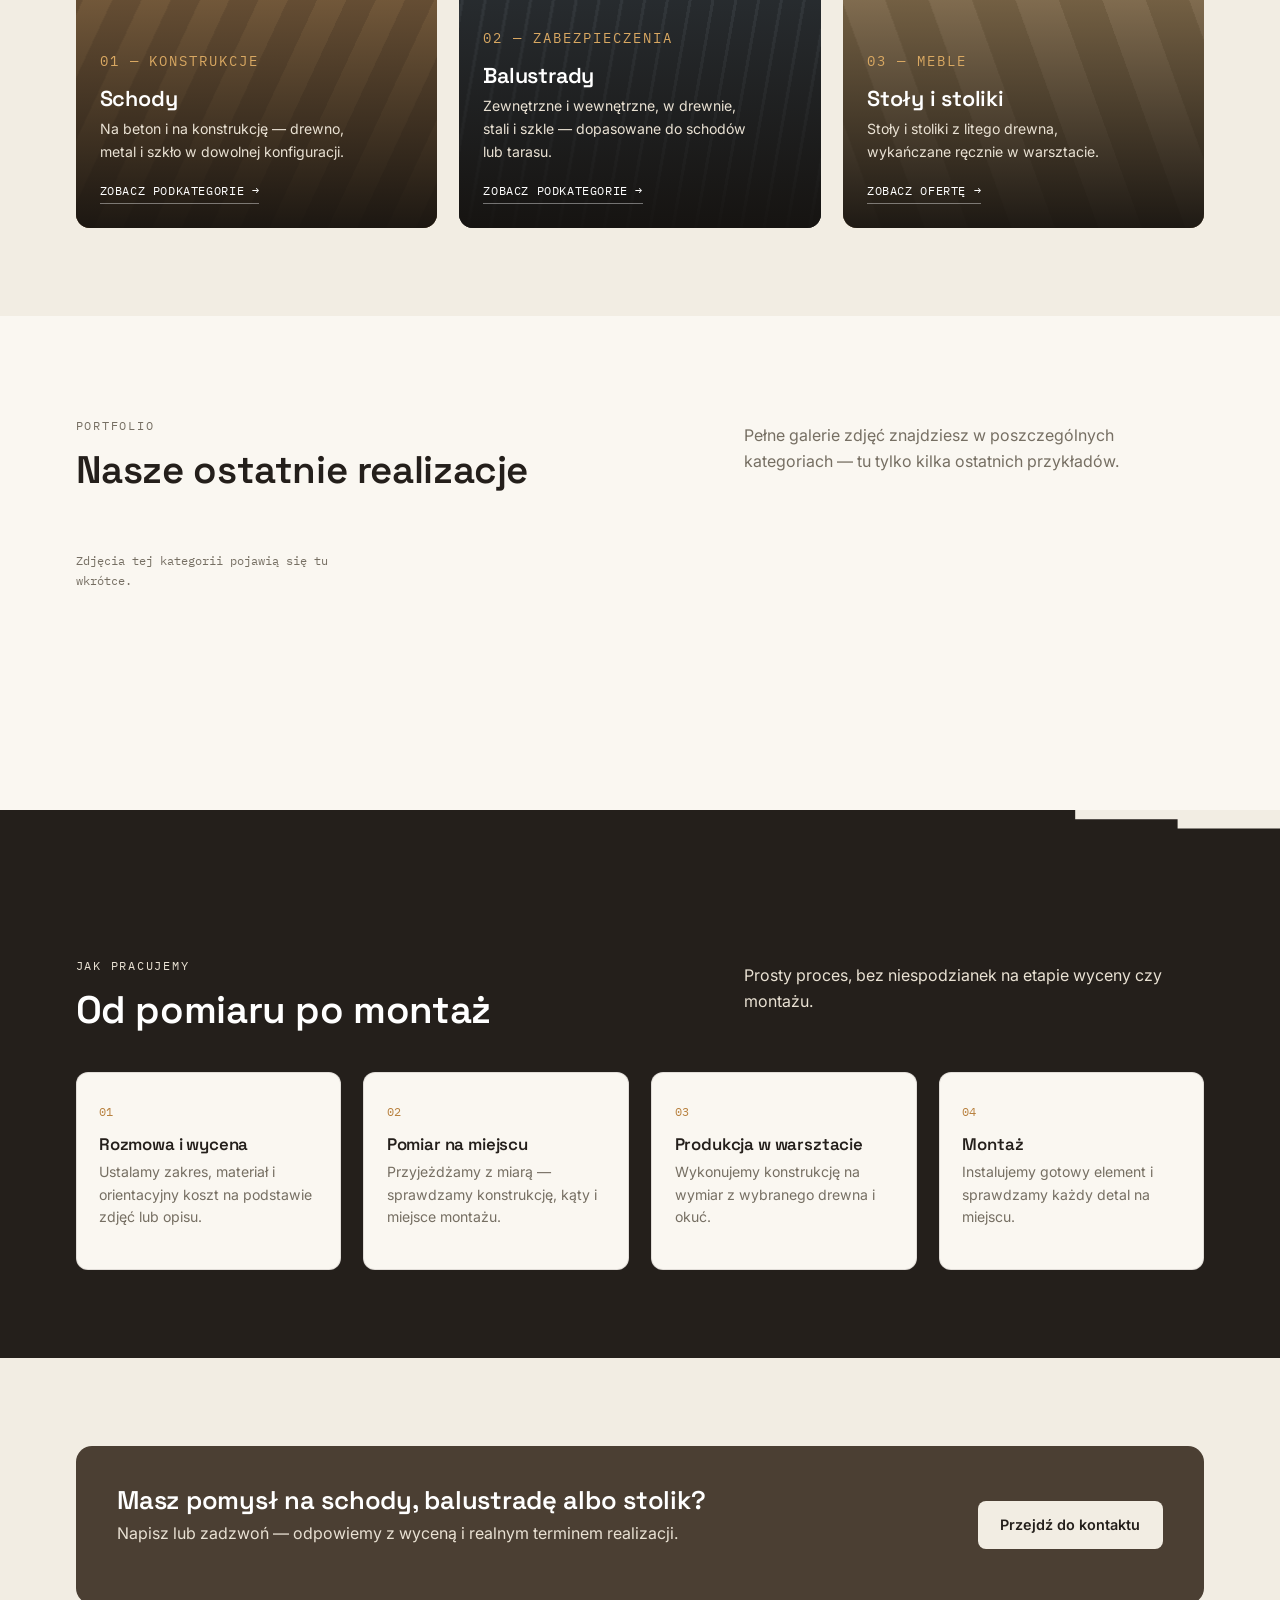
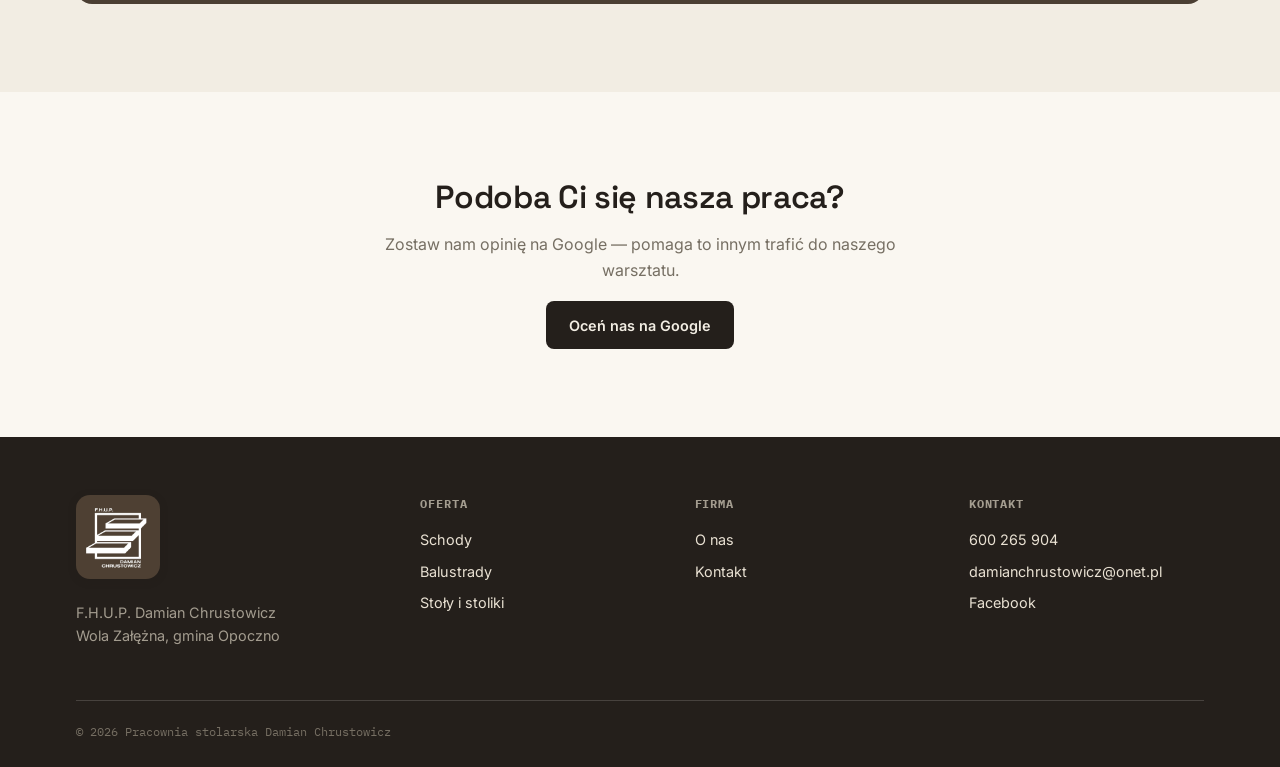
==== commit 20389fec: "poprawki galerii" ====
--- a/index.html
+++ b/index.html
@@ -35,9 +35,7 @@
           <a href="balustrady-wewnetrzne.html">Balustrady wewnętrzne<small>Przy schodach i antresoli</small></a>
         </div>
       </li>
-      <li><a href="stoliki.html" class="nav-link">Stoły i stoliki</a></li>
-      <li><a href="galeria.html" class="nav-link">Galeria</a></li>
-      <li><a href="o-nas.html" class="nav-link">O nas</a></li>
+      <li><a href="stoliki.html" class="nav-link">Stoły i stoliki</a></li>      <li><a href="o-nas.html" class="nav-link">O nas</a></li>
       <li><a href="kontakt.html" class="nav-link">Kontakt</a></li>
     </ul>
     <button class="nav-toggle" aria-label="Otwórz menu" aria-expanded="false"><span></span></button>
@@ -132,9 +130,6 @@
       <p>Pełne galerie zdjęć znajdziesz w poszczególnych kategoriach — tu tylko kilka ostatnich przykładów.</p>
     </div>
     <div class="gallery" id="gallery-root" data-limit="6"></div>
-    <div style="margin-top:1.4rem;text-align:center;">
-      <a href="galeria.html" class="btn btn-ghost">Zobacz pełną galerię realizacji</a>
-    </div>
   </div>
 </section>
 
@@ -212,9 +207,7 @@
       </div>
       <div>
         <h5>Firma</h5>
-        <ul>
-        <li><a href="galeria.html">Galeria realizacji</a></li>
-<li><a href="o-nas.html">O nas</a></li>
+        <ul><li><a href="o-nas.html">O nas</a></li>
           <li><a href="kontakt.html">Kontakt</a></li>
         </ul>
       </div>
--- a/assets/css/style.css
+++ b/assets/css/style.css
@@ -522,6 +522,26 @@
   font-family: var(--font-mono);
   font-size: 0.78rem;
   color: var(--concrete-dark);
+}
+
+/* Wariant jednokolumnowy — pełna galeria na stronach kategorii:
+   większe zdjęcia, jedna kolumna, jedno pod drugim, z ładnym odstępem. */
+.gallery-full{
+  grid-template-columns: 1fr;
+  grid-auto-rows: auto;
+  gap: 2.2rem;
+  max-width: 780px;
+}
+.gallery-full .gallery-item{
+  border-radius: 12px;
+  aspect-ratio: 4 / 3;
+}
+.gallery-full .gallery-item.tall,
+.gallery-full .gallery-item.wide{ grid-row: auto; grid-column: auto; }
+.gallery-full .gallery-item .tag{
+  left: 1rem; bottom: 1rem;
+  font-size: 0.72rem;
+  padding: 0.4rem 0.7rem;
 }
 
 /* ==========================================================================
@@ -842,6 +862,7 @@
   .materials{ flex-direction: column; }
   .materials div{ border-right:none; border-bottom: 1px solid var(--line-light); }
   .gallery{ grid-template-columns: 1fr 1fr; grid-auto-rows: 150px; }
+  .gallery-full{ gap: 1.6rem; }
   .cta-strip{ flex-direction: column; align-items:flex-start; }
 }
 
@@ -856,6 +877,7 @@
   .footer-bottom{ flex-direction: column; align-items:flex-start; }
   .gallery{ grid-template-columns: 1fr; grid-auto-rows: 190px; }
   .gallery-item.wide, .gallery-item.tall{ grid-column: span 1; grid-row: span 1; }
+  .gallery-full{ gap: 1.4rem; }
   .cta-strip{ padding: 1.8rem; }
   .contact-card, .value-card, .info-panel{ padding: 1.4rem; }
 }
